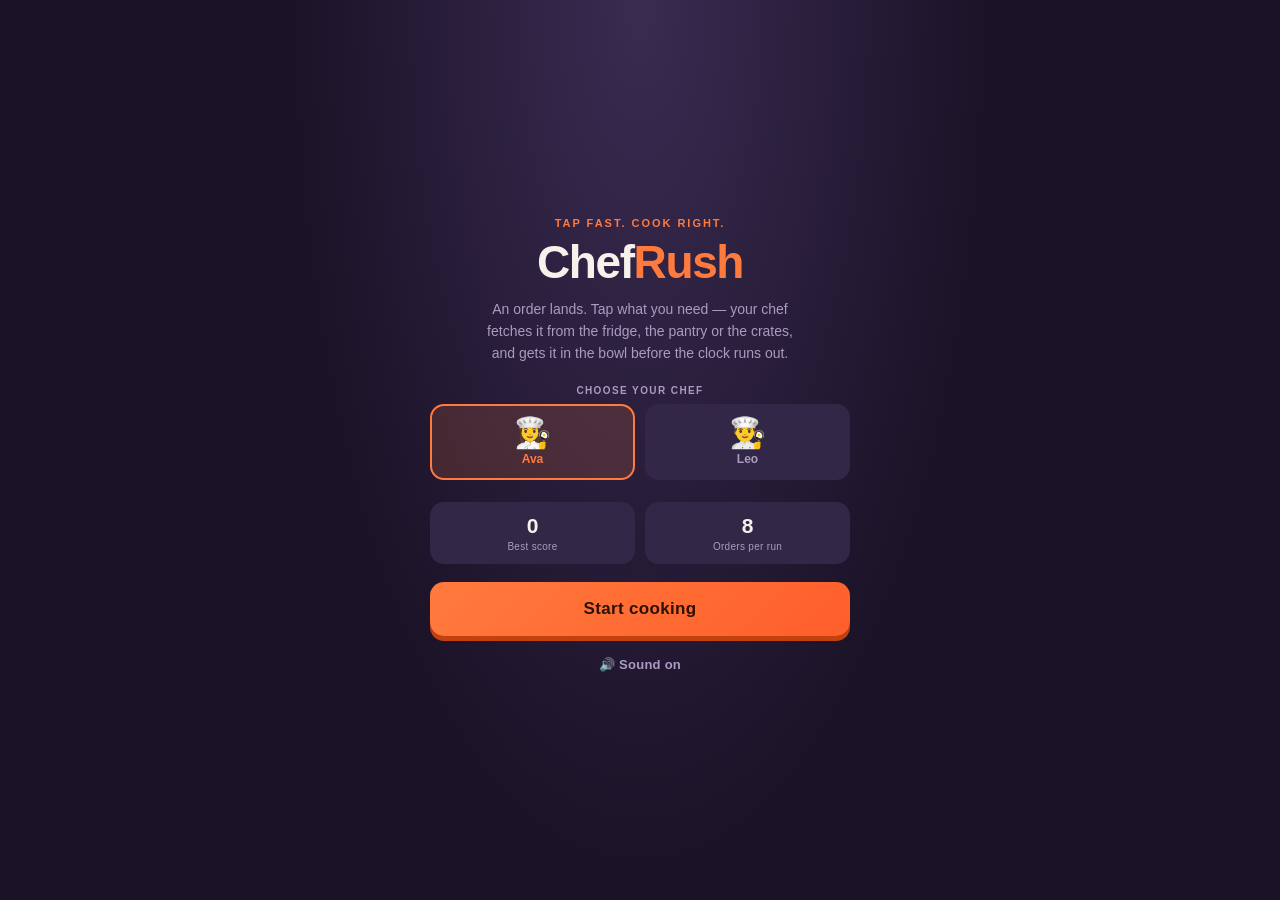
==== www/index.html @ 6470c11b "first commit Co-Authored-By: Claude Sonnet 4.6 <noreply@anthropic.com>" ====
<!DOCTYPE html>
<html lang="en">
<head>
<meta charset="utf-8">
<meta name="viewport" content="width=device-width, initial-scale=1, viewport-fit=cover, user-scalable=no, maximum-scale=1">
<meta name="theme-color" content="#241b33">
<meta name="mobile-web-app-capable" content="yes">
<meta name="apple-mobile-web-app-status-bar-style" content="black-translucent">
<title>Chef Rush</title>
<link rel="stylesheet" href="css/style.css">
</head>
<body>

<div id="app">

  <header id="hud" hidden>
    <span class="pill" id="hud-round">Round 1/8</span>

    <div class="hud-score">
      <span class="hud-label">SCORE</span>
      <span id="hud-score">0</span>
    </div>

    <div class="hud-timer">
      <svg id="timer-ring" viewBox="0 0 44 44" aria-hidden="true">
        <circle class="ring-bg" cx="22" cy="22" r="18"></circle>
        <circle class="ring-fg" cx="22" cy="22" r="18"></circle>
      </svg>
      <span id="timer-text">24</span>
    </div>
  </header>

  <main id="stage">
    <canvas id="scene"></canvas>

    <section id="recipe" hidden>
      <div class="recipe-head">
        <span id="recipe-icon">🍕</span>
        <div class="recipe-titles">
          <h2 id="recipe-name">Margherita Pizza</h2>
          <p id="recipe-progress">0 of 4 in the bowl</p>
        </div>
      </div>
      <ul id="recipe-list"></ul>
    </section>

    <div id="cook-status" hidden>
      <div class="cook-bar"><span id="cook-fill"></span></div>
      <p id="cook-label">Cooking…</p>
    </div>

    <div id="toast"></div>
  </main>

  <footer id="tray" hidden>
    <div id="stations" class="station-bar"></div>
    <button id="action-btn" class="btn btn-primary" disabled>Mix &amp; Cook</button>
  </footer>

  <!-- ------------------------------------------------------- overlays --->

  <section id="screen-menu" class="screen is-active">
    <div class="screen-inner">
      <p class="eyebrow">Tap fast. Cook right.</p>
      <h1 class="logo">Chef<span>Rush</span></h1>
      <p class="tagline">
        An order lands. Tap what you need — your chef fetches it from the fridge,
        the pantry or the crates, and gets it in the bowl before the clock runs out.
      </p>

      <p class="field-label">Choose your chef</p>
      <div id="char-select" class="char-select">
        <button type="button" class="char-card is-selected" data-char="female">
          <span class="char-emoji">👩‍🍳</span>
          <span class="char-name">Ava</span>
        </button>
        <button type="button" class="char-card" data-char="male">
          <span class="char-emoji">👨‍🍳</span>
          <span class="char-name">Leo</span>
        </button>
      </div>

      <div class="menu-stats">
        <div><b id="menu-high">0</b><span>Best score</span></div>
        <div><b>8</b><span>Orders per run</span></div>
      </div>

      <button id="btn-start" class="btn btn-primary btn-lg">Start cooking</button>
      <button id="btn-mute" class="btn btn-ghost">🔊 Sound on</button>
    </div>
  </section>

  <section id="screen-result" class="screen" hidden>
    <div class="screen-inner result-inner">
      <div id="result-stars" class="stars"></div>
      <h2 id="result-title" class="result-title">Perfect dish!</h2>

      <div class="result-dish">
        <span id="result-dish-icon">🍕</span>
        <span id="result-dish-name">Margherita Pizza</span>
      </div>

      <div id="result-breakdown" class="result-breakdown"></div>

      <ul id="result-math" class="result-math"></ul>

      <div class="result-totals">
        <div><span>This order</span><b id="result-round-score">+0</b></div>
        <div><span>Total</span><b id="result-total-score">0</b></div>
      </div>

      <button id="result-next" class="btn btn-primary btn-lg">Next order</button>
    </div>
  </section>

  <section id="screen-gameover" class="screen" hidden>
    <div class="screen-inner">
      <p class="eyebrow">Service complete</p>
      <h2 id="go-rank" class="logo small">Head Chef</h2>
      <p id="go-record" class="record-badge" hidden>★ New personal best ★</p>

      <div class="go-stats">
        <div><b id="go-score">0</b><span>Final score</span></div>
        <div><b id="go-stars">0 / 24</b><span>Stars earned</span></div>
        <div><b id="go-high">0</b><span>Best ever</span></div>
      </div>

      <button id="btn-again" class="btn btn-primary btn-lg">Cook again</button>
      <button id="btn-menu" class="btn btn-ghost">Back to menu</button>
    </div>
  </section>

</div>

<noscript>
  <p style="color:#fff;padding:2rem;font-family:sans-serif">
    Chef Rush needs JavaScript enabled.
  </p>
</noscript>

<script>
  // The game uses ES modules, and browsers refuse to load those over file://
  // (CORS blocks it). The CSS still loads, so without this guard the menu
  // renders perfectly and every button is silently dead. Inline non-module
  // scripts DO run over file://, which is why the check lives here.
  if (location.protocol === 'file:') {
    document.addEventListener('DOMContentLoaded', function () {
      var app = document.getElementById('app');
      app.innerHTML = '';
      var box = document.createElement('div');
      box.className = 'fatal';
      box.innerHTML =
        '<h2>Serve this over HTTP</h2>' +
        '<p>Chef Rush uses JavaScript modules, which browsers block when a page ' +
        'is opened straight from the filesystem. Nothing will respond until it is ' +
        'served.</p>' +
        '<p>Run this from the project folder:</p>' +
        '<code>py -m http.server 8080 --directory www</code>' +
        '<p>then open <b>http://localhost:8080</b></p>';
      app.appendChild(box);
    });
  }
</script>

<script type="module" src="js/main.js"></script>
</body>
</html>
---- www/css/style.css ----
/* ============================================================ tokens === */
:root {
  --bg: #241b33;
  --bg-deep: #1a1226;
  --panel: #322746;
  --panel-2: #3d3054;
  --panel-3: #4a3b66;
  --ink: #f6f1ea;
  --muted: #a99cc0;
  --accent: #ff7a3d;
  --accent-dim: #c2410c;
  --good: #4ade80;
  --bad: #f87171;
  --warn: #fbbf24;
  --gold: #ffc93c;

  --r-sm: 8px;
  --r-md: 14px;
  --r-lg: 22px;

  --safe-t: env(safe-area-inset-top, 0px);
  --safe-b: env(safe-area-inset-bottom, 0px);
  --safe-l: env(safe-area-inset-left, 0px);
  --safe-r: env(safe-area-inset-right, 0px);

  --font: "Segoe UI", -apple-system, BlinkMacSystemFont, Roboto, "Helvetica Neue", sans-serif;
}

* { box-sizing: border-box; margin: 0; padding: 0; }

/* The UA rule for [hidden] is `display: none`, but any author `display` beats
   it — so `.screen { display: grid }` would leave hidden overlays on screen.
   Everything here toggles visibility via the hidden attribute, so enforce it. */
[hidden] { display: none !important; }

html, body {
  height: 100%;
  overflow: hidden;
  overscroll-behavior: none;
  background: var(--bg-deep);
  color: var(--ink);
  font-family: var(--font);
  -webkit-tap-highlight-color: transparent;
  -webkit-font-smoothing: antialiased;
}

body { user-select: none; -webkit-user-select: none; }

#app {
  position: relative;
  display: flex;
  flex-direction: column;
  height: 100dvh;
  max-width: 720px;
  margin: 0 auto;
  overflow: hidden;
}

/* =============================================================== HUD === */
#hud {
  display: flex;
  align-items: center;
  justify-content: space-between;
  gap: 10px;
  padding: calc(var(--safe-t) + 10px) calc(var(--safe-r) + 14px) 10px calc(var(--safe-l) + 14px);
  background: linear-gradient(to bottom, var(--bg-deep), rgba(26, 18, 38, 0));
  z-index: 5;
}

.pill {
  background: var(--panel-2);
  border-radius: 999px;
  padding: 6px 13px;
  font-size: 12px;
  font-weight: 700;
  letter-spacing: 0.03em;
  color: var(--ink);
  white-space: nowrap;
}

.hud-score { display: flex; flex-direction: column; align-items: center; line-height: 1.05; }
.hud-label { font-size: 9px; letter-spacing: 0.14em; color: var(--muted); font-weight: 700; }
#hud-score { font-size: 24px; font-weight: 800; font-variant-numeric: tabular-nums; }

.hud-timer { position: relative; width: 46px; height: 46px; flex: none; }
#timer-ring { width: 46px; height: 46px; transform: rotate(-90deg); }
#timer-ring circle { fill: none; stroke-width: 5; stroke-linecap: round; }
.ring-bg { stroke: var(--panel-2); }
.ring-fg {
  stroke: var(--good);
  transition: stroke 0.3s ease;
}
#timer-ring.is-warning .ring-fg { stroke: var(--warn); }
#timer-ring.is-danger .ring-fg { stroke: var(--bad); }

#timer-text {
  position: absolute;
  inset: 0;
  display: grid;
  place-items: center;
  font-size: 15px;
  font-weight: 800;
  font-variant-numeric: tabular-nums;
}
#timer-ring.is-danger + #timer-text { color: var(--bad); animation: pulse 0.6s infinite; }

@keyframes pulse { 50% { transform: scale(1.16); } }

/* ============================================================= stage === */
#stage {
  position: relative;
  flex: 1 1 auto;
  min-height: 0;
  margin-top: -56px; /* let the 3D scene run behind the HUD */
}

#scene { display: block; width: 100%; height: 100%; touch-action: none; }

/* ------------------------------------------------------- recipe card --- */
/* Sits at the top of the stage: portrait framing leaves dead space above the
   kitchen, and this fills it without covering the counter or the chef. */
#recipe {
  position: absolute;
  left: calc(var(--safe-l) + 12px);
  right: calc(var(--safe-r) + 12px);
  top: 62px;
  background: rgba(50, 39, 70, 0.92);
  backdrop-filter: blur(8px);
  -webkit-backdrop-filter: blur(8px);
  border: 1px solid rgba(255, 255, 255, 0.09);
  border-radius: var(--r-md);
  padding: 10px 12px;
  z-index: 3;
}

.recipe-head { display: flex; align-items: center; gap: 10px; }
#recipe-icon { font-size: 28px; line-height: 1; }
.recipe-titles { min-width: 0; }
#recipe-name { font-size: 16px; font-weight: 800; letter-spacing: -0.01em; }
#recipe-progress { font-size: 11px; color: var(--muted); font-weight: 600; }
#recipe-progress.is-complete { color: var(--good); }

#recipe-list {
  display: flex;
  flex-wrap: wrap;
  gap: 6px;
  list-style: none;
  margin-top: 9px;
}

.recipe-chip {
  display: inline-flex;
  align-items: center;
  gap: 5px;
  background: var(--panel-3);
  border: 1px solid transparent;
  border-radius: 999px;
  padding: 5px 10px 5px 7px;
  font-size: 12px;
  font-weight: 700;
  color: var(--muted);
  transition: all 0.18s ease;
}
.recipe-chip .chip-icon { font-size: 14px; }
.recipe-chip.is-done {
  background: rgba(74, 222, 128, 0.16);
  border-color: var(--good);
  color: var(--good);
}
.recipe-chip.is-done .chip-label { text-decoration: line-through; opacity: 0.75; }
/* once ticked, the chip becomes the "take it back out" control */
.recipe-chip.is-done { cursor: pointer; }
.recipe-chip.is-done:active { transform: scale(0.95); }
.chip-store { font-size: 11px; opacity: 0.8; }

/* --------------------------------------------------------- cook bar --- */
#cook-status {
  position: absolute;
  left: 50%;
  top: 50%;
  transform: translate(-50%, -50%);
  width: min(70%, 260px);
  text-align: center;
  z-index: 4;
}
.cook-bar {
  height: 10px;
  border-radius: 999px;
  background: rgba(0, 0, 0, 0.45);
  overflow: hidden;
  border: 1px solid rgba(255, 255, 255, 0.12);
}
#cook-fill {
  display: block;
  height: 100%;
  width: 0%;
  border-radius: 999px;
  background: linear-gradient(90deg, var(--accent), var(--gold));
}
#cook-label {
  margin-top: 8px;
  font-size: 13px;
  font-weight: 700;
  letter-spacing: 0.05em;
  text-shadow: 0 2px 8px rgba(0, 0, 0, 0.6);
}

/* ------------------------------------------------------------ toast --- */
#toast {
  position: absolute;
  top: 62px;
  left: 50%;
  transform: translate(-50%, -10px);
  background: rgba(26, 18, 38, 0.92);
  border: 1px solid rgba(255, 255, 255, 0.12);
  padding: 8px 16px;
  border-radius: 999px;
  font-size: 13px;
  font-weight: 700;
  opacity: 0;
  pointer-events: none;
  transition: opacity 0.25s ease, transform 0.25s ease;
  z-index: 6;
  white-space: nowrap;
}
#toast.is-visible { opacity: 1; transform: translate(-50%, 0); }

/* ============================================================== tray === */
#tray {
  flex: none;
  padding: 8px calc(var(--safe-r) + 12px) calc(var(--safe-b) + 12px) calc(var(--safe-l) + 12px);
  background: var(--bg-deep);
  border-top: 1px solid rgba(255, 255, 255, 0.07);
  z-index: 5;
}

.station-bar {
  display: grid;
  grid-template-columns: repeat(3, 1fr);
  gap: 8px;
}
.station-bar.is-locked { opacity: 0.45; pointer-events: none; }

.station-btn {
  position: relative;
  display: flex;
  flex-direction: column;
  align-items: center;
  gap: 3px;
  min-height: 60px;
  padding: 10px 4px 9px;
  background: var(--panel);
  border: 2px solid transparent;
  border-radius: var(--r-md);
  color: var(--ink);
  font-family: inherit;
  cursor: pointer;
  transition: transform 0.1s ease, background 0.15s ease, border-color 0.15s ease;
}
.station-btn:active { transform: scale(0.96); }
.station-icon { font-size: 22px; line-height: 1; }
.station-name {
  font-size: 11px;
  font-weight: 800;
  color: var(--muted);
  letter-spacing: 0.02em;
}
.station-btn.is-active { background: rgba(255, 122, 61, 0.18); border-color: var(--accent); }
.station-btn.is-active .station-name { color: var(--accent); }
.station-btn.is-empty { opacity: 0.45; }

.station-count {
  position: absolute;
  top: 5px;
  right: 7px;
  min-width: 18px;
  padding: 1px 5px;
  background: var(--panel-3);
  border-radius: 999px;
  font-size: 10px;
  font-weight: 800;
  color: var(--ink);
}

/* ============================================================ buttons === */
.btn {
  display: block;
  width: 100%;
  border: none;
  border-radius: var(--r-md);
  font-family: inherit;
  font-weight: 800;
  font-size: 15px;
  letter-spacing: 0.02em;
  padding: 14px;
  cursor: pointer;
  transition: transform 0.1s ease, opacity 0.15s ease, filter 0.15s ease;
}
.btn:active { transform: scale(0.97); }

.btn-primary {
  margin-top: 9px;
  background: linear-gradient(135deg, var(--accent), #ff5e2b);
  color: #2b1206;
  box-shadow: 0 5px 0 var(--accent-dim);
}
.btn-primary:active { box-shadow: 0 2px 0 var(--accent-dim); transform: translateY(3px) scale(0.99); }
.btn-primary:disabled {
  background: var(--panel-2);
  color: var(--muted);
  box-shadow: 0 5px 0 rgba(0, 0, 0, 0.28);
  cursor: not-allowed;
}
.btn-lg { padding: 17px; font-size: 17px; }

.btn-ghost {
  margin-top: 10px;
  background: transparent;
  color: var(--muted);
  font-size: 13px;
  padding: 11px;
}

/* ============================================================ screens === */
.screen {
  position: absolute;
  inset: 0;
  z-index: 20;
  display: grid;
  place-items: center;
  padding: calc(var(--safe-t) + 20px) 20px calc(var(--safe-b) + 20px);
  background: radial-gradient(ellipse at 50% 0%, #3a2b52 0%, var(--bg-deep) 70%);
  overflow-y: auto;
  overscroll-behavior: contain;
  animation: screenIn 0.3s ease;
}
@keyframes screenIn { from { opacity: 0; transform: scale(0.98); } }

.screen-inner { width: 100%; max-width: 420px; text-align: center; }

.eyebrow {
  font-size: 11px;
  letter-spacing: 0.18em;
  text-transform: uppercase;
  color: var(--accent);
  font-weight: 800;
  margin-bottom: 10px;
}

.logo {
  font-size: 46px;
  font-weight: 900;
  letter-spacing: -0.03em;
  line-height: 1;
}
.logo span { color: var(--accent); }
.logo.small { font-size: 32px; }

.tagline {
  margin: 14px auto 0;
  max-width: 330px;
  font-size: 14px;
  line-height: 1.55;
  color: var(--muted);
}

.field-label {
  font-size: 10px;
  letter-spacing: 0.14em;
  text-transform: uppercase;
  color: var(--muted);
  font-weight: 800;
  margin: 20px 0 8px;
}

.char-select { display: grid; grid-template-columns: 1fr 1fr; gap: 10px; }
.char-card {
  display: flex;
  flex-direction: column;
  align-items: center;
  gap: 4px;
  padding: 12px 8px;
  background: var(--panel);
  border: 2px solid transparent;
  border-radius: var(--r-md);
  color: var(--ink);
  font-family: inherit;
  cursor: pointer;
  transition: transform 0.1s ease, border-color 0.15s ease, background 0.15s ease;
}
.char-card:active { transform: scale(0.97); }
.char-emoji { font-size: 30px; line-height: 1; }
.char-name { font-size: 12px; font-weight: 800; color: var(--muted); }
.char-card.is-selected { background: rgba(255, 122, 61, 0.16); border-color: var(--accent); }
.char-card.is-selected .char-name { color: var(--accent); }

.menu-stats, .go-stats {
  display: flex;
  justify-content: center;
  gap: 10px;
  margin: 22px 0 18px;
}
.menu-stats div, .go-stats div {
  flex: 1;
  background: var(--panel);
  border-radius: var(--r-md);
  padding: 12px 6px;
}
.menu-stats b, .go-stats b {
  display: block;
  font-size: 21px;
  font-weight: 800;
  font-variant-numeric: tabular-nums;
}
.menu-stats span, .go-stats span {
  display: block;
  font-size: 10px;
  color: var(--muted);
  margin-top: 3px;
  letter-spacing: 0.03em;
}

.record-badge {
  display: inline-block;
  margin-top: 12px;
  background: rgba(255, 201, 60, 0.16);
  border: 1px solid var(--gold);
  color: var(--gold);
  border-radius: 999px;
  padding: 6px 15px;
  font-size: 12px;
  font-weight: 800;
}

/* ------------------------------------------------------------ result --- */
.result-inner { text-align: center; }

.stars { display: flex; justify-content: center; gap: 8px; margin-bottom: 10px; }
.star {
  font-size: 40px;
  line-height: 1;
  color: var(--panel-3);
  transform: scale(0.7);
  transition: transform 0.32s cubic-bezier(0.34, 1.7, 0.64, 1), color 0.2s ease;
}
.star.is-earned { color: var(--gold); transform: scale(1); text-shadow: 0 0 22px rgba(255, 201, 60, 0.55); }

.result-title { font-size: 25px; font-weight: 900; letter-spacing: -0.02em; }
.tone-good { color: var(--good); }
.tone-ok { color: var(--warn); }
.tone-bad { color: var(--bad); }

.result-dish {
  display: inline-flex;
  align-items: center;
  gap: 8px;
  margin-top: 8px;
  background: var(--panel);
  border-radius: 999px;
  padding: 7px 16px 7px 12px;
  font-size: 14px;
  font-weight: 700;
}
.result-dish span:first-child { font-size: 19px; }

.result-breakdown { margin-top: 16px; text-align: left; }
.result-group + .result-group { margin-top: 11px; }
.result-group h4 {
  font-size: 10px;
  letter-spacing: 0.13em;
  text-transform: uppercase;
  color: var(--muted);
  margin-bottom: 6px;
  font-weight: 800;
}
.result-group ul { display: flex; flex-wrap: wrap; gap: 5px; list-style: none; }

.result-chip {
  display: inline-flex;
  align-items: center;
  gap: 5px;
  border-radius: 999px;
  padding: 5px 11px 5px 8px;
  font-size: 12px;
  font-weight: 700;
  border: 1px solid;
}
.result-chip.is-good { background: rgba(74, 222, 128, 0.13); border-color: rgba(74, 222, 128, 0.5); color: var(--good); }
.result-chip.is-bad  { background: rgba(248, 113, 113, 0.13); border-color: rgba(248, 113, 113, 0.5); color: var(--bad); }
.result-chip.is-warn { background: rgba(251, 191, 36, 0.13); border-color: rgba(251, 191, 36, 0.5); color: var(--warn); }

.result-math { list-style: none; margin-top: 16px; }
.result-math li {
  display: flex;
  justify-content: space-between;
  font-size: 13px;
  padding: 6px 2px;
  border-bottom: 1px solid rgba(255, 255, 255, 0.07);
  color: var(--muted);
}
.result-math b { font-variant-numeric: tabular-nums; }

.result-totals { display: flex; gap: 10px; margin-top: 14px; }
.result-totals div {
  flex: 1;
  background: var(--panel);
  border-radius: var(--r-md);
  padding: 11px;
}
.result-totals span { display: block; font-size: 10px; color: var(--muted); letter-spacing: 0.05em; }
.result-totals b { display: block; font-size: 21px; font-weight: 800; margin-top: 2px; font-variant-numeric: tabular-nums; }

/* ============================================================== fatal === */
/* Shown when the page is opened over file://, or if boot throws. */
.fatal {
  margin: auto 16px; /* auto centres vertically in #app's flex column */
  max-width: 460px;
  padding: 26px 22px;
  text-align: center;
  background: var(--panel);
  border: 1px solid var(--accent);
  border-radius: var(--r-lg);
}
.fatal h2 { font-size: 20px; font-weight: 800; color: var(--accent); margin-bottom: 12px; }
.fatal p { font-size: 14px; line-height: 1.55; color: var(--muted); margin-bottom: 12px; }
.fatal b { color: var(--ink); }
.fatal code {
  display: block;
  margin-bottom: 12px;
  padding: 11px 13px;
  background: var(--bg-deep);
  border-radius: var(--r-sm);
  font-family: ui-monospace, Consolas, "Courier New", monospace;
  font-size: 12.5px;
  color: var(--good);
  word-break: break-all;
}
.fatal-hint { font-size: 12px; opacity: 0.75; margin-bottom: 0; }

/* ============================================================ tweaks === */
@media (max-height: 700px) {
  .logo { font-size: 38px; }
  .tagline { font-size: 13px; }
  .field-label { margin: 12px 0 6px; }
  .char-emoji { font-size: 25px; }
  .star { font-size: 33px; }
}

@media (prefers-reduced-motion: reduce) {
  * { animation-duration: 0.01ms !important; transition-duration: 0.01ms !important; }
}
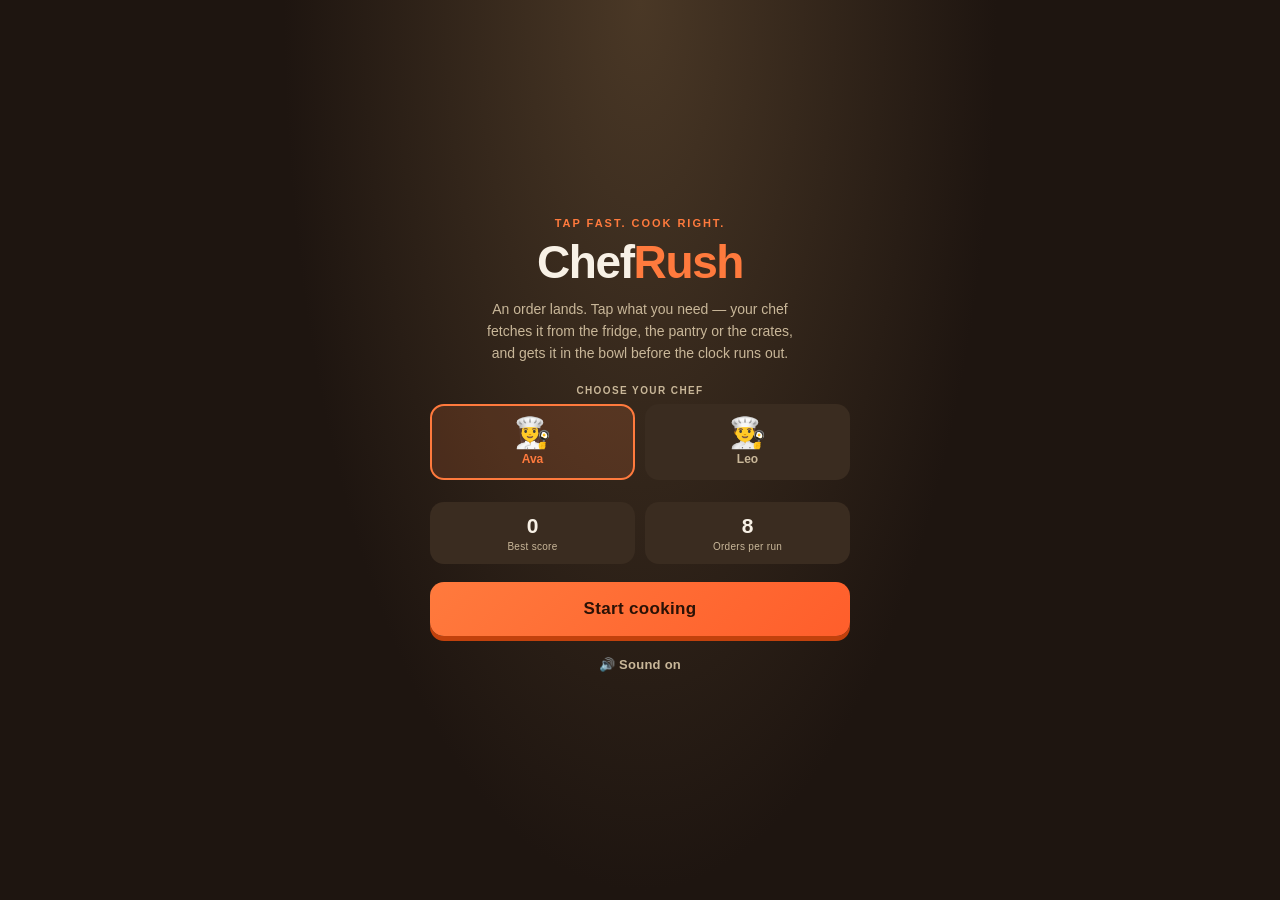
==== commit 8edaaf7c: "Warm kitchen palette, simpler chef, smoother walk - Recolour the kitchen from the all-purple night s" ====
--- a/www/index.html
+++ b/www/index.html
@@ -3,7 +3,7 @@
 <head>
 <meta charset="utf-8">
 <meta name="viewport" content="width=device-width, initial-scale=1, viewport-fit=cover, user-scalable=no, maximum-scale=1">
-<meta name="theme-color" content="#241b33">
+<meta name="theme-color" content="#2c2018">
 <meta name="mobile-web-app-capable" content="yes">
 <meta name="apple-mobile-web-app-status-bar-style" content="black-translucent">
 <title>Chef Rush</title>
--- a/www/css/style.css
+++ b/www/css/style.css
@@ -1,12 +1,12 @@
 /* ============================================================ tokens === */
 :root {
-  --bg: #241b33;
-  --bg-deep: #1a1226;
-  --panel: #322746;
-  --panel-2: #3d3054;
-  --panel-3: #4a3b66;
-  --ink: #f6f1ea;
-  --muted: #a99cc0;
+  --bg: #2c2018;
+  --bg-deep: #1e1510;
+  --panel: #3a2c20;
+  --panel-2: #47372a;
+  --panel-3: #574433;
+  --ink: #f8f1e6;
+  --muted: #c9b799;
   --accent: #ff7a3d;
   --accent-dim: #c2410c;
   --good: #4ade80;
@@ -124,7 +124,7 @@
   left: calc(var(--safe-l) + 12px);
   right: calc(var(--safe-r) + 12px);
   top: 62px;
-  background: rgba(50, 39, 70, 0.92);
+  background: rgba(58, 44, 32, 0.92);
   backdrop-filter: blur(8px);
   -webkit-backdrop-filter: blur(8px);
   border: 1px solid rgba(255, 255, 255, 0.09);
@@ -211,7 +211,7 @@
   top: 62px;
   left: 50%;
   transform: translate(-50%, -10px);
-  background: rgba(26, 18, 38, 0.92);
+  background: rgba(30, 21, 16, 0.92);
   border: 1px solid rgba(255, 255, 255, 0.12);
   padding: 8px 16px;
   border-radius: 999px;
@@ -236,7 +236,7 @@
 
 .station-bar {
   display: grid;
-  grid-template-columns: repeat(3, 1fr);
+  grid-template-columns: repeat(2, 1fr);
   gap: 8px;
 }
 .station-bar.is-locked { opacity: 0.45; pointer-events: none; }
@@ -329,7 +329,7 @@
   display: grid;
   place-items: center;
   padding: calc(var(--safe-t) + 20px) 20px calc(var(--safe-b) + 20px);
-  background: radial-gradient(ellipse at 50% 0%, #3a2b52 0%, var(--bg-deep) 70%);
+  background: radial-gradient(ellipse at 50% 0%, #4a3826 0%, var(--bg-deep) 70%);
   overflow-y: auto;
   overscroll-behavior: contain;
   animation: screenIn 0.3s ease;
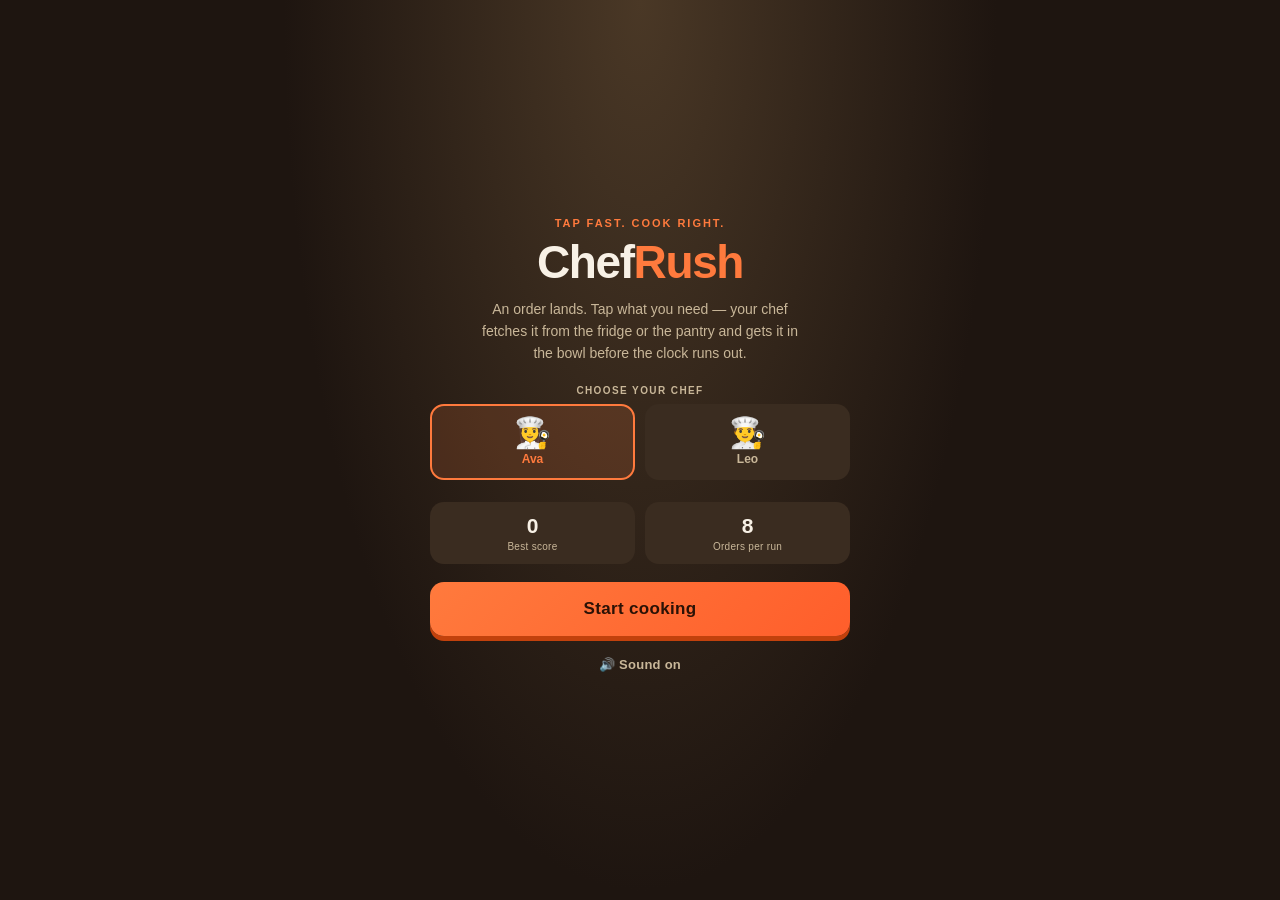
==== commit b0fbc2f3: "Tighten UI alignment: shared gutter, centred score, relocate toast - Add a shared --gutter token so " ====
--- a/www/index.html
+++ b/www/index.html
@@ -64,8 +64,8 @@
       <p class="eyebrow">Tap fast. Cook right.</p>
       <h1 class="logo">Chef<span>Rush</span></h1>
       <p class="tagline">
-        An order lands. Tap what you need — your chef fetches it from the fridge,
-        the pantry or the crates, and gets it in the bowl before the clock runs out.
+        An order lands. Tap what you need — your chef fetches it from the fridge
+        or the pantry and gets it in the bowl before the clock runs out.
       </p>
 
       <p class="field-label">Choose your chef</p>
--- a/www/css/style.css
+++ b/www/css/style.css
@@ -18,6 +18,9 @@
   --r-md: 14px;
   --r-lg: 22px;
 
+  /* Shared side gutter so the HUD, recipe card and bottom bar line up. */
+  --gutter: 14px;
+
   --safe-t: env(safe-area-inset-top, 0px);
   --safe-b: env(safe-area-inset-bottom, 0px);
   --safe-l: env(safe-area-inset-left, 0px);
@@ -58,14 +61,17 @@
 
 /* =============================================================== HUD === */
 #hud {
-  display: flex;
+  display: grid;
+  grid-template-columns: 1fr auto 1fr;
   align-items: center;
-  justify-content: space-between;
   gap: 10px;
-  padding: calc(var(--safe-t) + 10px) calc(var(--safe-r) + 14px) 10px calc(var(--safe-l) + 14px);
-  background: linear-gradient(to bottom, var(--bg-deep), rgba(26, 18, 38, 0));
+  padding: calc(var(--safe-t) + 10px) calc(var(--safe-r) + var(--gutter)) 10px calc(var(--safe-l) + var(--gutter));
+  background: linear-gradient(to bottom, var(--bg-deep), rgba(30, 21, 16, 0));
   z-index: 5;
 }
+#hud .pill { justify-self: start; }
+#hud .hud-score { justify-self: center; }
+#hud .hud-timer { justify-self: end; }
 
 .pill {
   background: var(--panel-2);
@@ -121,8 +127,8 @@
    kitchen, and this fills it without covering the counter or the chef. */
 #recipe {
   position: absolute;
-  left: calc(var(--safe-l) + 12px);
-  right: calc(var(--safe-r) + 12px);
+  left: calc(var(--safe-l) + var(--gutter));
+  right: calc(var(--safe-r) + var(--gutter));
   top: 62px;
   background: rgba(58, 44, 32, 0.92);
   backdrop-filter: blur(8px);
@@ -206,11 +212,12 @@
 }
 
 /* ------------------------------------------------------------ toast --- */
+/* Sits low in the stage, above the tray, so it never covers the recipe card. */
 #toast {
   position: absolute;
-  top: 62px;
+  bottom: 16px;
   left: 50%;
-  transform: translate(-50%, -10px);
+  transform: translate(-50%, 10px);
   background: rgba(30, 21, 16, 0.92);
   border: 1px solid rgba(255, 255, 255, 0.12);
   padding: 8px 16px;
@@ -228,7 +235,7 @@
 /* ============================================================== tray === */
 #tray {
   flex: none;
-  padding: 8px calc(var(--safe-r) + 12px) calc(var(--safe-b) + 12px) calc(var(--safe-l) + 12px);
+  padding: 10px calc(var(--safe-r) + var(--gutter)) calc(var(--safe-b) + 12px) calc(var(--safe-l) + var(--gutter));
   background: var(--bg-deep);
   border-top: 1px solid rgba(255, 255, 255, 0.07);
   z-index: 5;
